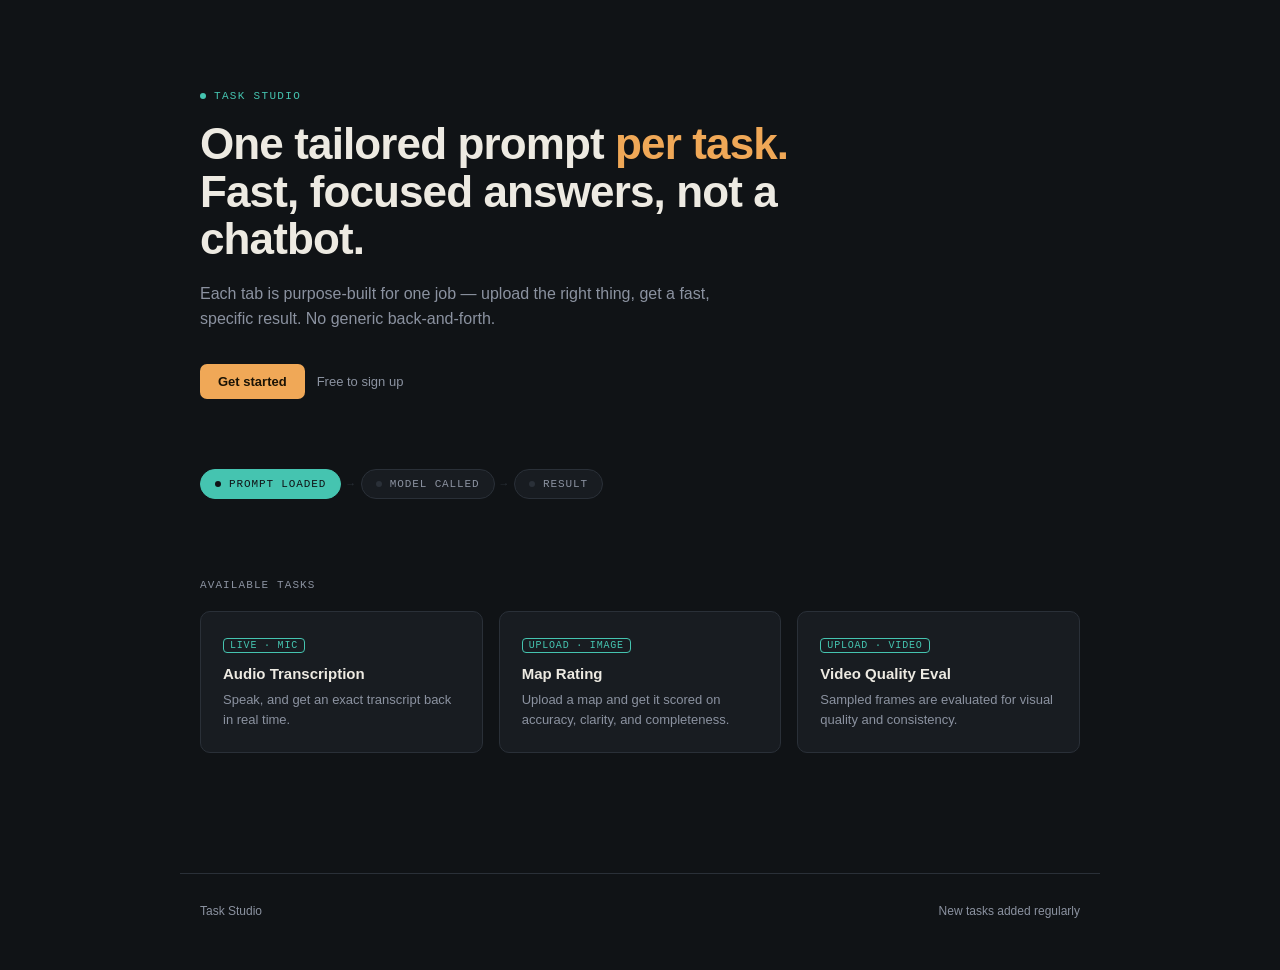
==== index.html @ aee33067 "Add files via upload" ====
<!DOCTYPE html>
<html lang="en">
<head>
<meta charset="UTF-8">
<meta name="viewport" content="width=device-width, initial-scale=1">
<title>Task Studio</title>
<link rel="stylesheet" href="shared/brand.css">
<style>
  .hero{
    max-width:920px; margin:0 auto; padding:90px 20px 40px;
  }
  .kicker{
    font-family:var(--brand-font-mono); font-size:11px; letter-spacing:.12em;
    text-transform:uppercase; color:var(--brand-accent); margin-bottom:18px;
    display:flex; align-items:center; gap:8px;
  }
  .kicker::before{ content:''; width:6px; height:6px; border-radius:50%; background:var(--brand-accent); }
  h1{
    font-size:44px; line-height:1.08; letter-spacing:-.02em; margin:0 0 18px; font-weight:700;
    max-width:680px;
  }
  h1 span{ color:var(--brand-accent-2); }
  .lede{
    font-size:16px; line-height:1.6; color:var(--brand-muted); max-width:520px; margin:0 0 32px;
  }
  .cta-row{ display:flex; gap:12px; align-items:center; margin-bottom:70px; }
  .cta-row a{ text-decoration:none; }
  .cta-secondary{ font-size:13px; color:var(--brand-muted); }

  /* signature: live pipeline strip, animated on load */
  .pipeline-demo{
    display:flex; align-items:center; gap:0; margin-bottom:80px;
    font-family:var(--brand-font-mono); font-size:11px; letter-spacing:.08em;
    text-transform:uppercase; color:var(--brand-muted); flex-wrap:wrap;
  }
  .pipeline-demo .step{
    display:flex; align-items:center; gap:8px; padding:8px 14px;
    border:1px solid var(--brand-line); border-radius:20px; background:var(--brand-surface);
  }
  .pipeline-demo .step .dot{ width:6px; height:6px; border-radius:50%; background:var(--brand-line); }
  .pipeline-demo .arrow{ color:var(--brand-line); padding:0 6px; }
  .pipeline-demo .step.lit{ color:#101316; background:var(--brand-accent); border-color:var(--brand-accent); }
  .pipeline-demo .step.lit .dot{ background:#101316; }

  .section-label{
    font-family:var(--brand-font-mono); font-size:11px; letter-spacing:.1em;
    text-transform:uppercase; color:var(--brand-muted); margin-bottom:20px;
  }
  .task-grid{
    display:grid; grid-template-columns:repeat(auto-fit, minmax(240px,1fr)); gap:16px; margin-bottom:80px;
  }
  .task-card{
    border:1px solid var(--brand-line); border-radius:var(--brand-radius); padding:22px;
    background:var(--brand-surface); transition:border-color .2s ease;
  }
  .task-card:hover{ border-color:var(--brand-accent); }
  .task-card .tag{
    font-family:var(--brand-font-mono); font-size:10px; letter-spacing:.08em; text-transform:uppercase;
    color:var(--brand-accent); border:1px solid var(--brand-accent); border-radius:4px; padding:1px 6px;
    display:inline-block; margin-bottom:12px;
  }
  .task-card h3{ font-size:15px; margin:0 0 8px; }
  .task-card p{ font-size:13px; color:var(--brand-muted); line-height:1.55; margin:0; }

  footer{ max-width:920px; margin:0 auto; padding:30px 20px 50px; border-top:1px solid var(--brand-line);
    font-size:12px; color:var(--brand-muted); display:flex; justify-content:space-between; }
</style>
</head>
<body>

<div class="hero">
  <div class="kicker">Task Studio</div>
  <h1>One tailored prompt <span>per task.</span><br>Fast, focused answers, not a chatbot.</h1>
  <p class="lede">Each tab is purpose-built for one job — upload the right thing, get a fast, specific result. No generic back-and-forth.</p>
  <div class="cta-row">
    <a href="login.html"><button class="brand-btn">Get started</button></a>
    <span class="cta-secondary">Free to sign up</span>
  </div>

  <div class="pipeline-demo" id="pipelineDemo">
    <div class="step" data-i="0"><span class="dot"></span>Prompt loaded</div>
    <span class="arrow">→</span>
    <div class="step" data-i="1"><span class="dot"></span>Model called</div>
    <span class="arrow">→</span>
    <div class="step" data-i="2"><span class="dot"></span>Result</div>
  </div>

  <div class="section-label">Available tasks</div>
  <div class="task-grid">
    <div class="task-card">
      <span class="tag">Live · Mic</span>
      <h3>Audio Transcription</h3>
      <p>Speak, and get an exact transcript back in real time.</p>
    </div>
    <div class="task-card">
      <span class="tag">Upload · Image</span>
      <h3>Map Rating</h3>
      <p>Upload a map and get it scored on accuracy, clarity, and completeness.</p>
    </div>
    <div class="task-card">
      <span class="tag">Upload · Video</span>
      <h3>Video Quality Eval</h3>
      <p>Sampled frames are evaluated for visual quality and consistency.</p>
    </div>
  </div>
</div>

<footer>
  <span>Task Studio</span>
  <span>New tasks added regularly</span>
</footer>

<script>
  // gentle looping highlight across the pipeline strip — purely decorative
  let i = 0;
  const steps = document.querySelectorAll('#pipelineDemo .step');
  setInterval(()=>{
    steps.forEach(s=>s.classList.remove('lit'));
    steps[i].classList.add('lit');
    i = (i+1) % steps.length;
  }, 1100);
</script>

</body>
</html>
---- shared/brand.css ----
/* ==============================================================
   BRAND.CSS — swap these values to match your multi-link site
   exactly. Everything else in Task Studio reads from these
   variables, so changing colors here updates the whole app.
   ============================================================== */

:root{
  /* ---- replace with your multi-link site's real palette ---- */
  --brand-bg:        #101316;   /* page background */
  --brand-surface:   #181C21;   /* cards / panels */
  --brand-surface-2: #1F242B;   /* nested panels, inputs */
  --brand-line:      #2A3038;   /* borders */
  --brand-text:      #EDEAE2;   /* primary text */
  --brand-muted:     #8B92A0;   /* secondary text */
  --brand-accent:    #45C4B0;   /* links, active states */
  --brand-accent-2:  #F0A857;   /* buttons, highlights */
  --brand-danger:    #E15A5A;

  /* ---- replace with your multi-link site's real fonts ---- */
  --brand-font-display: -apple-system, BlinkMacSystemFont, "Segoe UI", sans-serif;
  --brand-font-mono:    ui-monospace, "SF Mono", Menlo, monospace;

  --brand-radius: 10px;
}

* { box-sizing: border-box; }

body{
  margin:0;
  background:var(--brand-bg);
  color:var(--brand-text);
  font-family:var(--brand-font-display);
}

a{ color:var(--brand-accent); }

.brand-btn{
  background:var(--brand-accent-2);
  color:#1A1305;
  border:none;
  border-radius:7px;
  padding:10px 18px;
  font-size:13px;
  font-weight:650;
  cursor:pointer;
  transition:opacity .2s ease, transform .1s ease;
}
.brand-btn:hover{ opacity:.9; }
.brand-btn:active{ transform:scale(.97); }
.brand-btn:disabled{ background:var(--brand-line); color:var(--brand-muted); cursor:not-allowed; }
.brand-btn.secondary{ background:transparent; border:1px solid var(--brand-line); color:var(--brand-text); }

.brand-input{
  background:var(--brand-surface-2);
  border:1px solid var(--brand-line);
  color:var(--brand-text);
  border-radius:7px;
  padding:10px 12px;
  font-size:13px;
  width:100%;
}
.brand-input:focus{ outline:2px solid var(--brand-accent); outline-offset:1px; }

.brand-card{
  background:var(--brand-surface);
  border:1px solid var(--brand-line);
  border-radius:var(--brand-radius);
  padding:24px;
}
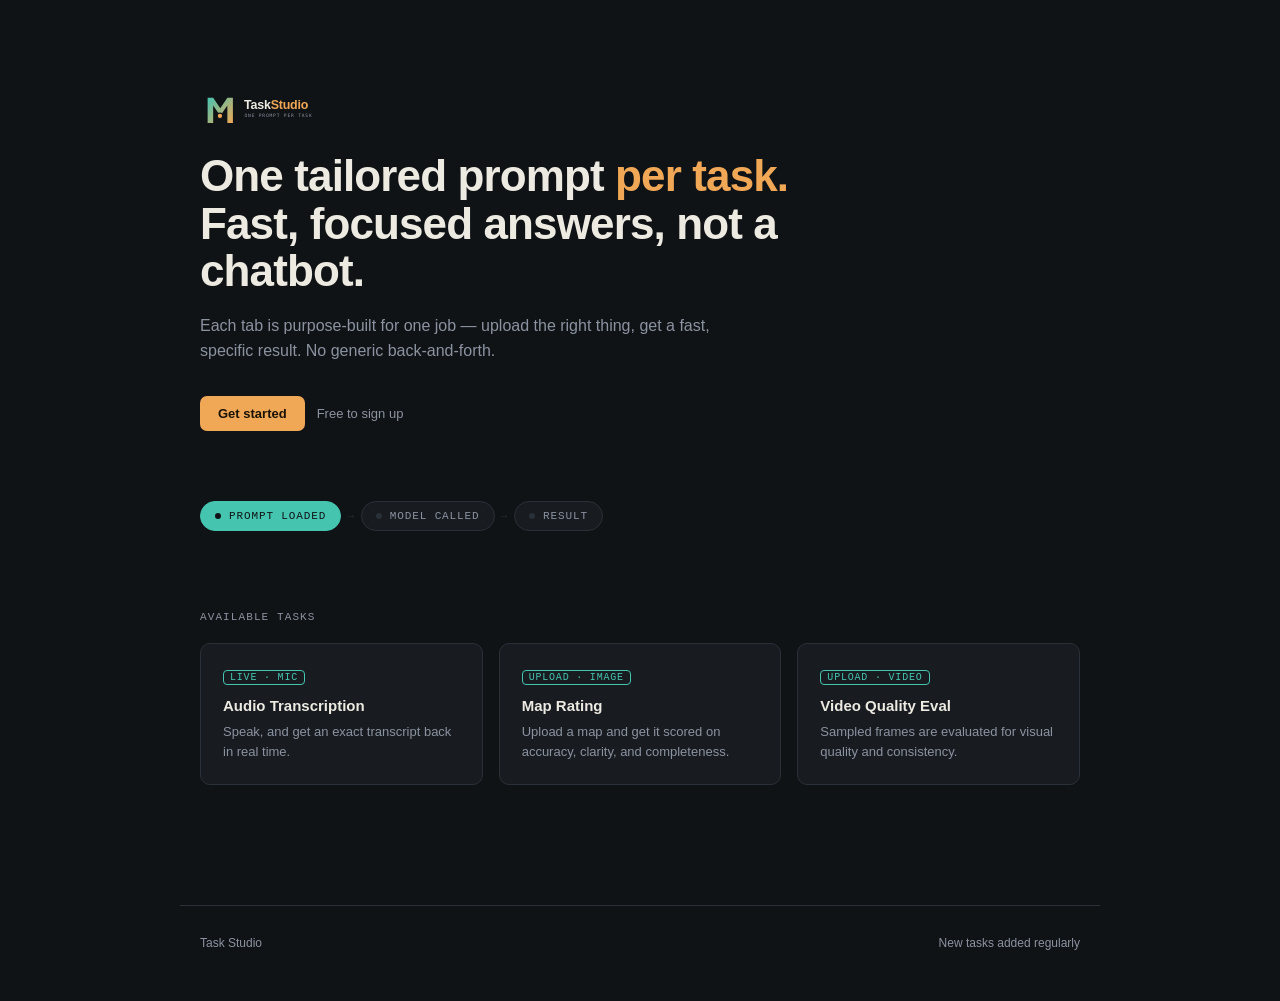
==== commit 23dafcc3: "Add files via upload" ====
--- a/index.html
+++ b/index.html
@@ -4,6 +4,7 @@
 <meta charset="UTF-8">
 <meta name="viewport" content="width=device-width, initial-scale=1">
 <title>Task Studio</title>
+<link rel="icon" href="assets/logo-mark.svg" type="image/svg+xml">
 <link rel="stylesheet" href="shared/brand.css">
 <style>
   .hero{
@@ -69,7 +70,7 @@
 <body>
 
 <div class="hero">
-  <div class="kicker">Task Studio</div>
+  <img src="assets/logo-full.svg" height="40" alt="Task Studio" style="margin-bottom:22px;display:block;">
   <h1>One tailored prompt <span>per task.</span><br>Fast, focused answers, not a chatbot.</h1>
   <p class="lede">Each tab is purpose-built for one job — upload the right thing, get a fast, specific result. No generic back-and-forth.</p>
   <div class="cta-row">
